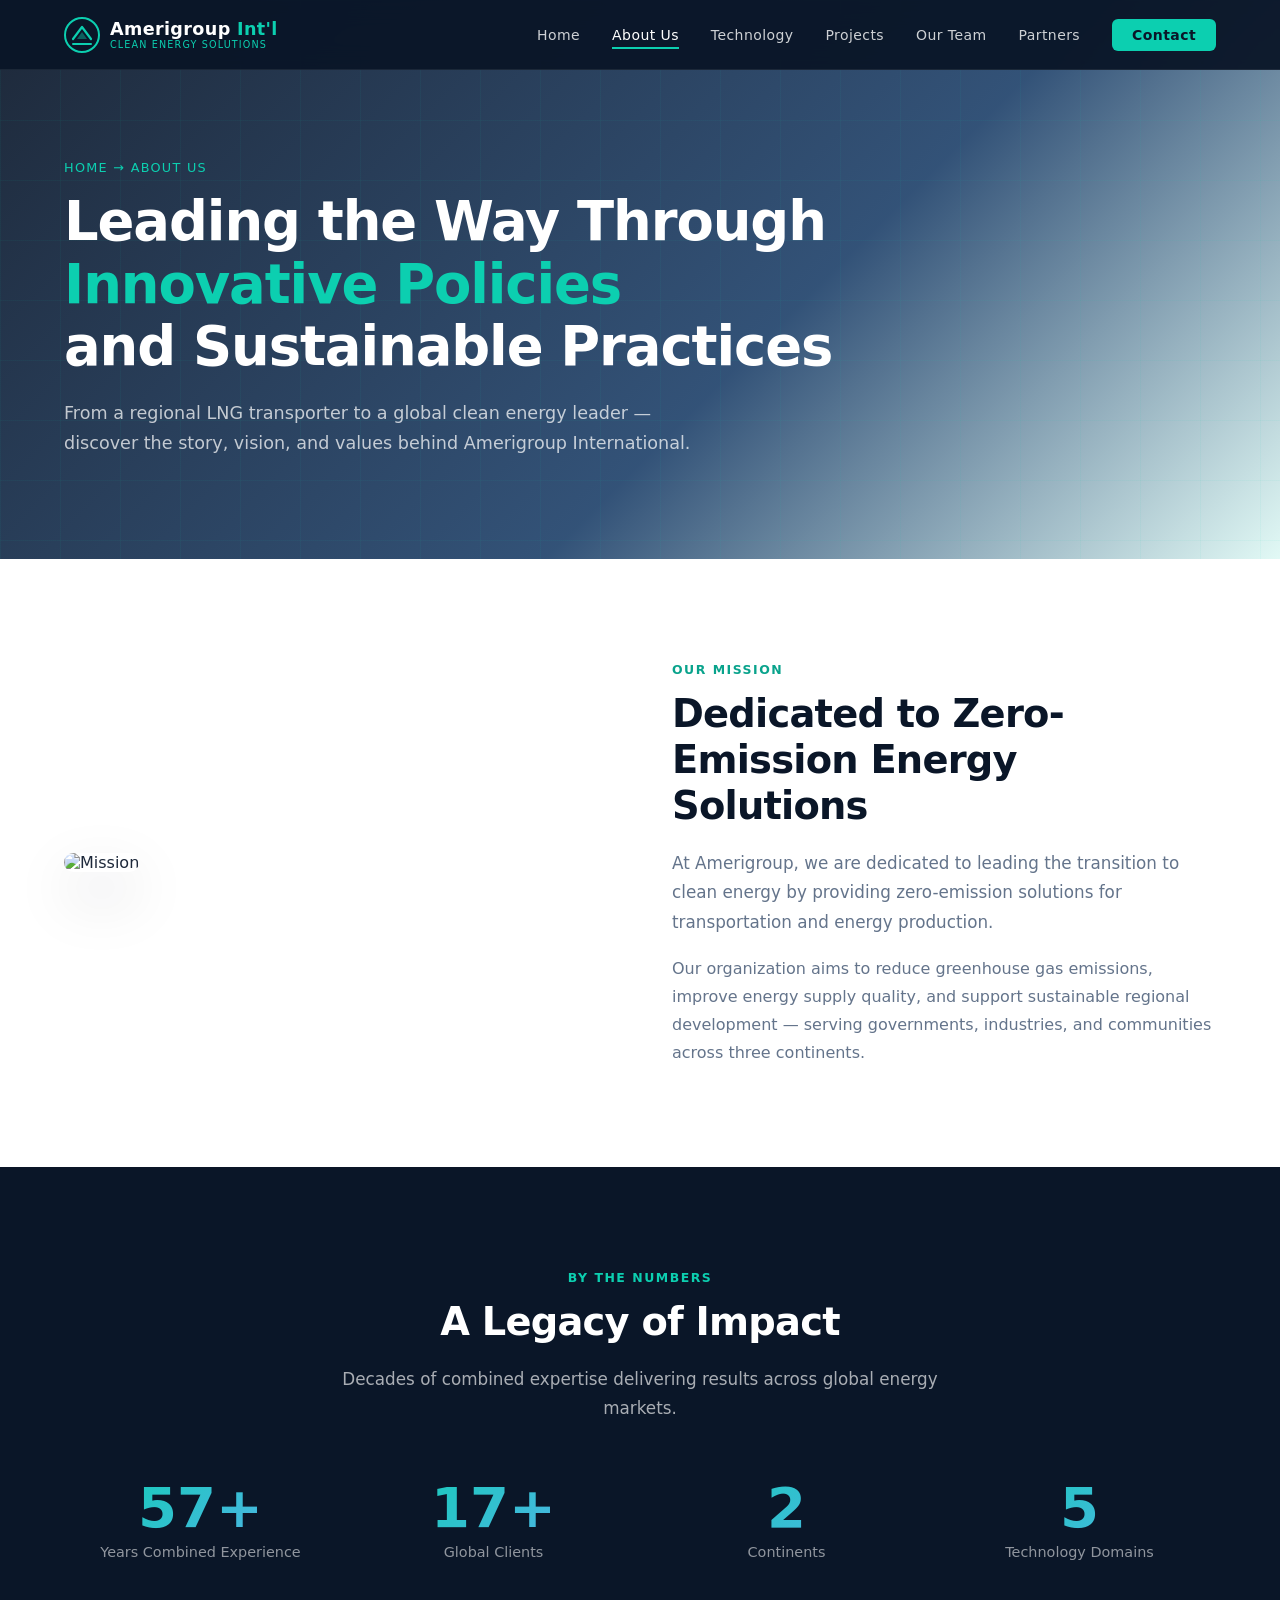
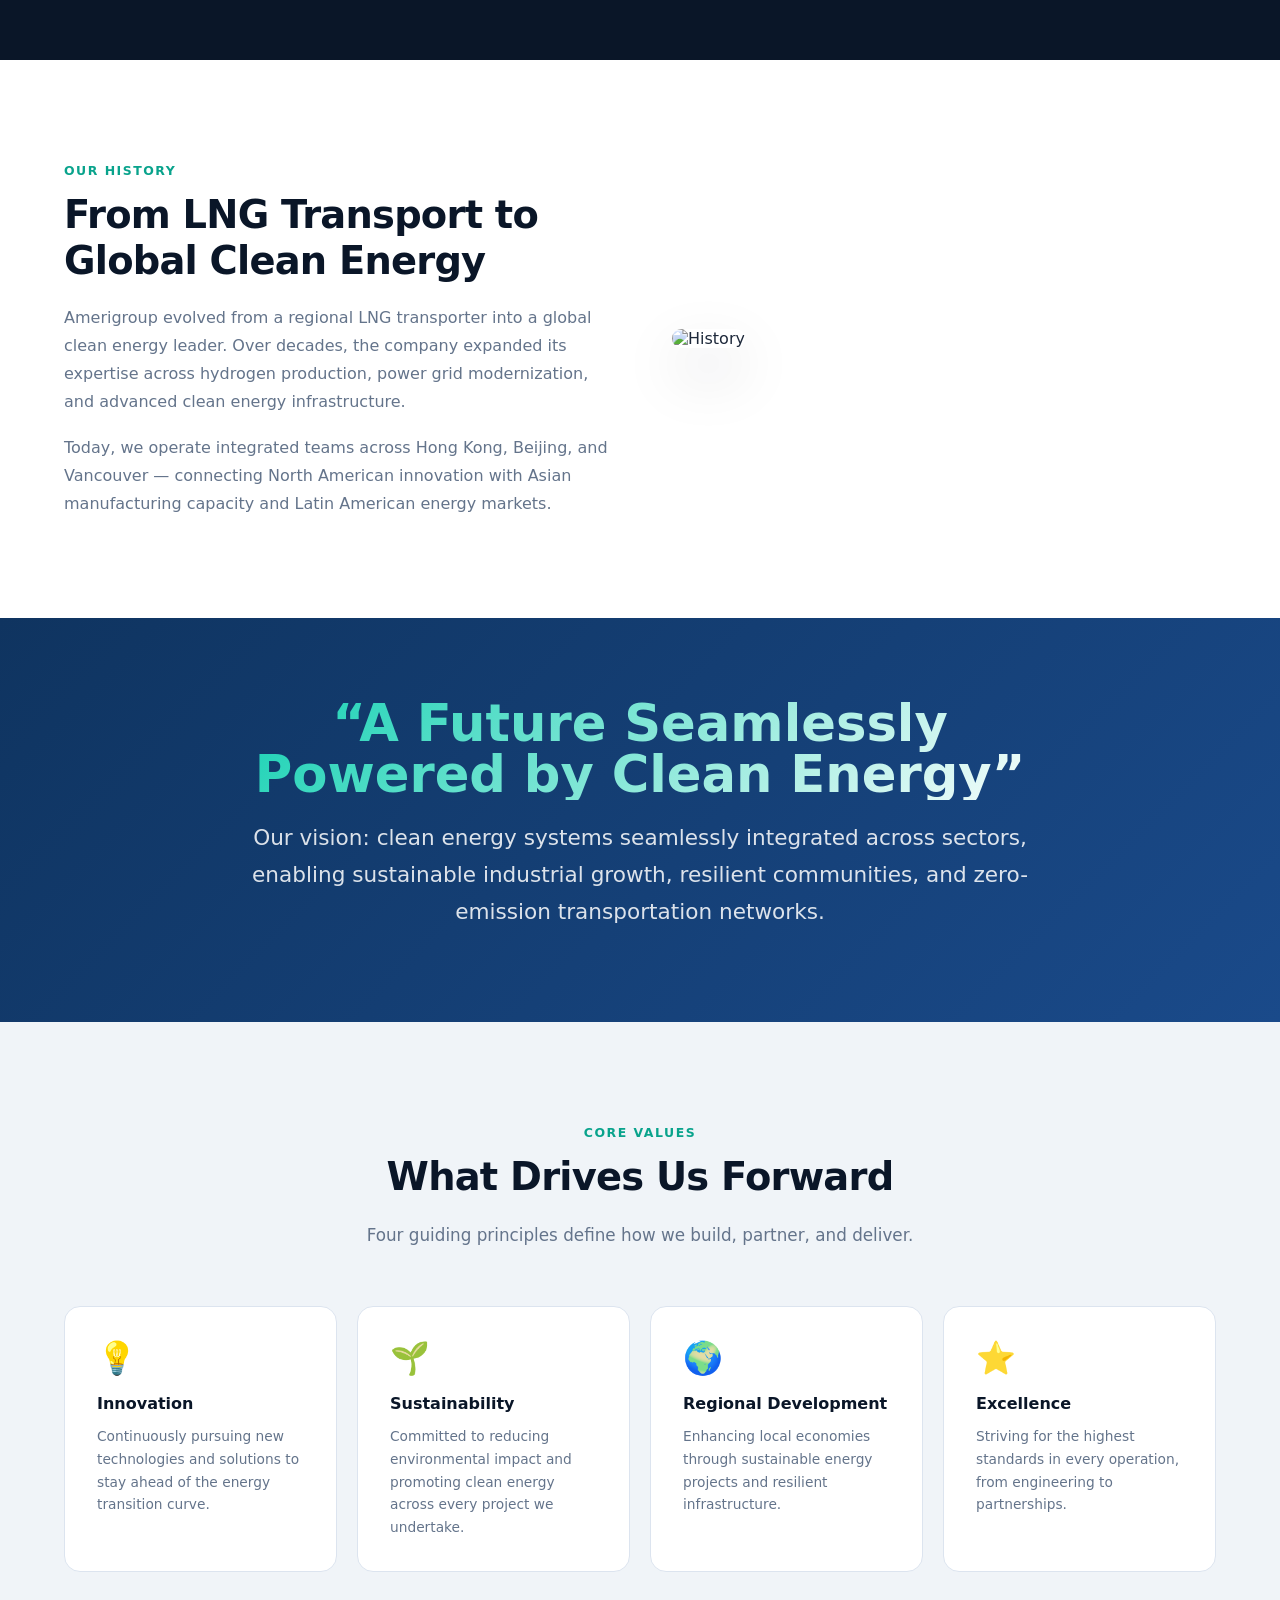
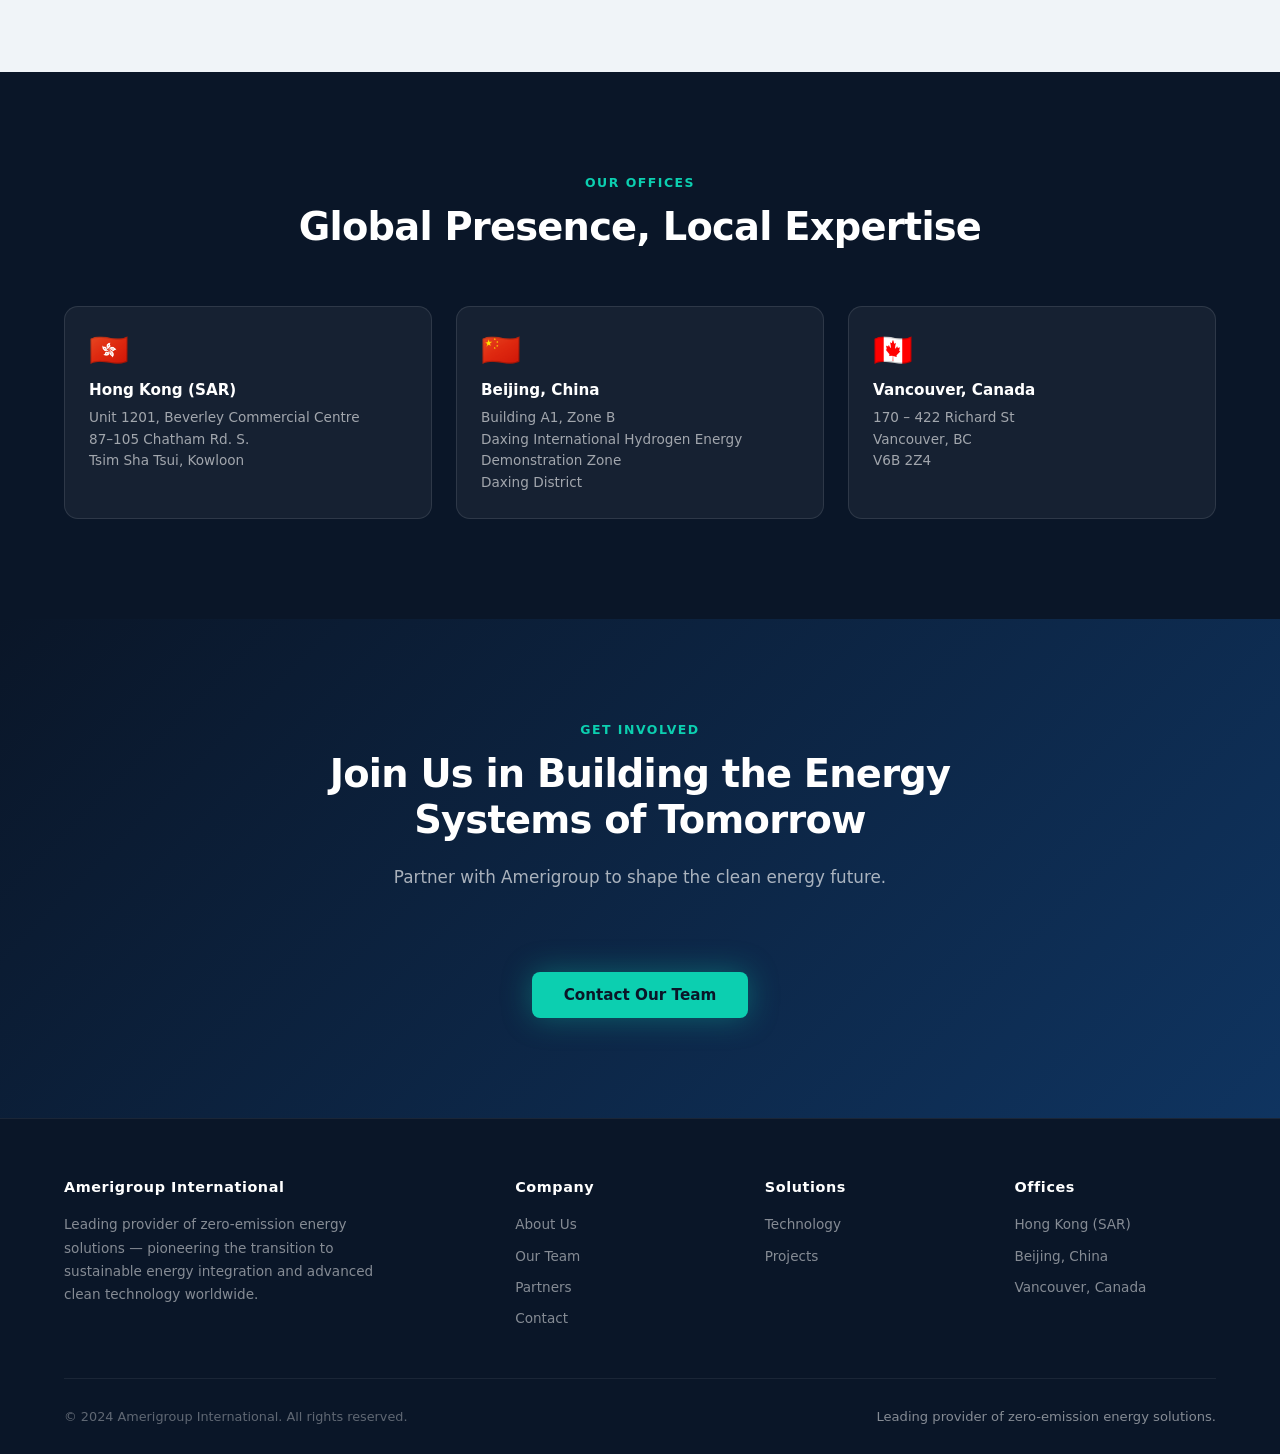
==== about.html @ d1bc4412 "add all site files" ====
<!DOCTYPE html>
<html lang="en">
<head>
<meta charset="UTF-8"/><meta name="viewport" content="width=device-width, initial-scale=1.0"/>
<title>About Us – Amerigroup International</title>
<link rel="stylesheet" href="styles.css"/>
</head>
<body>
<div id="progress-bar"></div>

<nav id="navbar">
  <a href="index.html" class="nav-logo">
    <svg viewBox="0 0 36 36" fill="none"><circle cx="18" cy="18" r="17" stroke="#0ccfb0" stroke-width="2"/><path d="M9 22 L18 10 L27 22" stroke="#0ccfb0" stroke-width="2.2" stroke-linecap="round" stroke-linejoin="round"/><path d="M13 22 L18 15 L23 22" fill="#0ccfb0" opacity="0.4"/><line x1="9" y1="27" x2="27" y2="27" stroke="#0ccfb0" stroke-width="2" stroke-linecap="round"/></svg>
    <div><span>Amerigroup<b style="color:var(--teal)"> Int'l</b></span><small>Clean Energy Solutions</small></div>
  </a>
  <ul class="nav-links" id="navLinks">
    <li><a href="index.html">Home</a></li>
    <li><a href="about.html" class="active">About Us</a></li>
    <li><a href="technology.html">Technology</a></li>
    <li><a href="projects.html">Projects</a></li>
    <li><a href="team.html">Our Team</a></li>
    <li><a href="partners.html">Partners</a></li>
    <li><a href="index.html#contact" class="nav-cta">Contact</a></li>
  </ul>
  <div class="hamburger" onclick="toggleMenu()"><span></span><span></span><span></span></div>
</nav>

<header class="page-hero">
  <div class="breadcrumb">Home → About Us</div>
  <h1>Leading the Way Through <span class="accent">Innovative Policies</span><br>and Sustainable Practices</h1>
  <p class="lead">From a regional LNG transporter to a global clean energy leader — discover the story, vision, and values behind Amerigroup International.</p>
</header>

<section>
  <div class="grid-2" style="gap:64px;align-items:center">
    <div class="reveal">
      <img src="https://images.unsplash.com/photo-1497366216548-37526070297c?w=900&auto=format&fit=crop&q=80" alt="Mission" style="width:100%;border-radius:20px;box-shadow:0 25px 60px rgba(10,22,40,0.15)"/>
    </div>
    <div class="reveal">
      <span class="section-label">Our Mission</span>
      <h2 class="section-title">Dedicated to Zero-Emission Energy Solutions</h2>
      <p style="font-size:1.05rem;color:var(--gray-600);line-height:1.75;margin-bottom:18px">At Amerigroup, we are dedicated to leading the transition to clean energy by providing zero-emission solutions for transportation and energy production.</p>
      <p style="font-size:1rem;color:var(--gray-600);line-height:1.75">Our organization aims to reduce greenhouse gas emissions, improve energy supply quality, and support sustainable regional development — serving governments, industries, and communities across three continents.</p>
    </div>
  </div>
</section>

<section class="dark-section stats-row">
  <div class="centered reveal">
    <span class="section-label" style="color:var(--teal)">By the Numbers</span>
    <h2 class="section-title">A Legacy of Impact</h2>
    <p class="section-sub">Decades of combined expertise delivering results across global energy markets.</p>
  </div>
  <div class="grid-4" style="margin-top:56px;text-align:center">
    <div class="reveal"><div class="hero-stat-num" data-target="100" data-suffix="+" style="font-size:3.5rem">0+</div><div style="color:rgba(255,255,255,0.55);font-size:0.9rem;margin-top:8px">Years Combined Experience</div></div>
    <div class="reveal"><div class="hero-stat-num" data-target="30" data-suffix="+" style="font-size:3.5rem">0+</div><div style="color:rgba(255,255,255,0.55);font-size:0.9rem;margin-top:8px">Global Clients</div></div>
    <div class="reveal"><div class="hero-stat-num" data-target="3" data-suffix="" style="font-size:3.5rem">0</div><div style="color:rgba(255,255,255,0.55);font-size:0.9rem;margin-top:8px">Continents</div></div>
    <div class="reveal"><div class="hero-stat-num" data-target="8" data-suffix="" style="font-size:3.5rem">0</div><div style="color:rgba(255,255,255,0.55);font-size:0.9rem;margin-top:8px">Technology Domains</div></div>
  </div>
</section>

<section>
  <div class="grid-2" style="gap:64px;align-items:center">
    <div class="reveal">
      <span class="section-label">Our History</span>
      <h2 class="section-title">From LNG Transport to Global Clean Energy</h2>
      <p style="font-size:1rem;color:var(--gray-600);line-height:1.75;margin-bottom:18px">Amerigroup evolved from a regional LNG transporter into a global clean energy leader. Over decades, the company expanded its expertise across hydrogen production, power grid modernization, and advanced clean energy infrastructure.</p>
      <p style="font-size:1rem;color:var(--gray-600);line-height:1.75">Today, we operate integrated teams across Hong Kong, Beijing, and Vancouver — connecting North American innovation with Asian manufacturing capacity and Latin American energy markets.</p>
    </div>
    <div class="reveal">
      <img src="https://images.unsplash.com/photo-1518709268805-4e9042af2176?w=900&auto=format&fit=crop&q=80" alt="History" style="width:100%;border-radius:20px;box-shadow:0 25px 60px rgba(10,22,40,0.15)"/>
    </div>
  </div>
</section>

<div class="climate-band">
  <div class="climate-inner reveal">
    <div class="climate-stat-big" style="font-size:clamp(2rem,4vw,3.5rem)">“A Future Seamlessly Powered by Clean Energy”</div>
    <p class="climate-tagline" style="margin-top:20px">Our vision: clean energy systems seamlessly integrated across sectors, enabling sustainable industrial growth, resilient communities, and zero-emission transportation networks.</p>
  </div>
</div>

<section style="background:var(--gray-100)">
  <div class="centered reveal">
    <span class="section-label">Core Values</span>
    <h2 class="section-title">What Drives Us Forward</h2>
    <p class="section-sub">Four guiding principles define how we build, partner, and deliver.</p>
  </div>
  <div class="grid-4" style="margin-top:56px">
    <div class="card reveal"><div class="icon">💡</div><h3>Innovation</h3><p>Continuously pursuing new technologies and solutions to stay ahead of the energy transition curve.</p></div>
    <div class="card reveal"><div class="icon">🌱</div><h3>Sustainability</h3><p>Committed to reducing environmental impact and promoting clean energy across every project we undertake.</p></div>
    <div class="card reveal"><div class="icon">🌍</div><h3>Regional Development</h3><p>Enhancing local economies through sustainable energy projects and resilient infrastructure.</p></div>
    <div class="card reveal"><div class="icon">⭐</div><h3>Excellence</h3><p>Striving for the highest standards in every operation, from engineering to partnerships.</p></div>
  </div>
</section>

<section class="dark-section">
  <div class="centered reveal">
    <span class="section-label" style="color:var(--teal)">Our Offices</span>
    <h2 class="section-title">Global Presence, Local Expertise</h2>
  </div>
  <div class="grid-3" style="margin-top:56px">
    <div class="dark-card reveal"><div style="font-size:2rem;margin-bottom:12px">🇭🇰</div><h4>Hong Kong (SAR)</h4><p>Unit 1201, Beverley Commercial Centre<br>87–105 Chatham Rd. S.<br>Tsim Sha Tsui, Kowloon</p></div>
    <div class="dark-card reveal"><div style="font-size:2rem;margin-bottom:12px">🇨🇳</div><h4>Beijing, China</h4><p>Building A1, Zone B<br>Daxing International Hydrogen Energy Demonstration Zone<br>Daxing District</p></div>
    <div class="dark-card reveal"><div style="font-size:2rem;margin-bottom:12px">🇨🇦</div><h4>Vancouver, Canada</h4><p>170 – 422 Richard St<br>Vancouver, BC<br>V6B 2Z4</p></div>
  </div>
</section>

<section class="contact-section">
  <div class="contact-inner reveal">
    <span class="section-label" style="color:var(--teal)">Get Involved</span>
    <h2 class="section-title">Join Us in Building the Energy Systems of Tomorrow</h2>
    <p class="section-sub">Partner with Amerigroup to shape the clean energy future.</p>
    <a href="index.html#contact" class="btn-primary" style="margin-top:32px">Contact Our Team</a>
  </div>
</section>

<footer>
  <div class="footer-top">
    <div class="footer-col"><h5>Amerigroup International</h5><p style="max-width:320px">Leading provider of zero-emission energy solutions — pioneering the transition to sustainable energy integration and advanced clean technology worldwide.</p></div>
    <div class="footer-col"><h5>Company</h5><a href="about.html">About Us</a><a href="team.html">Our Team</a><a href="partners.html">Partners</a><a href="index.html#contact">Contact</a></div>
    <div class="footer-col"><h5>Solutions</h5><a href="technology.html">Technology</a><a href="projects.html">Projects</a></div>
    <div class="footer-col"><h5>Offices</h5><a>Hong Kong (SAR)</a><a>Beijing, China</a><a>Vancouver, Canada</a></div>
  </div>
  <div class="footer-bottom"><div class="foot-copy">© 2024 Amerigroup International. All rights reserved.</div><div class="foot-tag">Leading provider of zero-emission energy solutions.</div></div>
</footer>

<script src="shared.js"></script>
</body>
</html>
---- styles.css ----
*, *::before, *::after { box-sizing: border-box; margin: 0; padding: 0; }

:root {
  --blue-900: #0a1628;
  --blue-800: #0d2040;
  --blue-700: #0f3460;
  --blue-600: #1a4a8a;
  --blue-500: #1e6ab4;
  --blue-400: #2d8fdd;
  --blue-300: #5ab0f0;
  --teal:     #0ccfb0;
  --teal-dark:#09a38c;
  --white:    #ffffff;
  --gray-100: #f0f4f8;
  --gray-200: #dce4ef;
  --gray-600: #64748b;
  --gray-800: #1e293b;
  --font: 'Segoe UI', system-ui, -apple-system, sans-serif;
}

html { scroll-behavior: smooth; }
body { font-family: var(--font); color: var(--gray-800); background: var(--white); overflow-x: hidden; }

/* ── NAV ─────────────────────────────────────────── */
nav {
  position: fixed; top: 0; left: 0; right: 0; z-index: 1000;
  display: flex; align-items: center; justify-content: space-between;
  padding: 0 5%; height: 70px;
  background: rgba(10, 22, 40, 0.95);
  backdrop-filter: blur(12px);
  -webkit-backdrop-filter: blur(12px);
  border-bottom: 1px solid rgba(255,255,255,0.07);
  transition: background 0.3s;
}
nav.scrolled { background: rgba(10, 22, 40, 0.99); }

.nav-logo { display: flex; align-items: center; gap: 10px; text-decoration: none; color: var(--white); }
.nav-logo svg { width: 36px; height: 36px; }
.nav-logo span { font-size: 1.1rem; font-weight: 700; letter-spacing: 0.02em; }
.nav-logo small { display: block; font-size: 0.6rem; font-weight: 400; color: var(--teal); letter-spacing: 0.12em; text-transform: uppercase; }

.nav-links { display: flex; gap: 32px; list-style: none; align-items: center; }
.nav-links a {
  color: rgba(255,255,255,0.8); text-decoration: none;
  font-size: 0.875rem; font-weight: 500; letter-spacing: 0.03em;
  transition: color 0.2s; position: relative;
}
.nav-links a::after {
  content: ''; position: absolute; bottom: -6px; left: 0; right: 0;
  height: 2px; background: var(--teal);
  transform: scaleX(0); transition: transform 0.25s;
}
.nav-links a:hover, .nav-links a.active { color: var(--white); }
.nav-links a:hover::after, .nav-links a.active::after { transform: scaleX(1); }

.nav-cta { background: var(--teal); color: var(--blue-900) !important; padding: 8px 20px; border-radius: 6px; font-weight: 700 !important; }
.nav-cta::after { display: none !important; }
.nav-cta:hover { background: #0ae8ca !important; }

.hamburger { display: none; flex-direction: column; gap: 5px; cursor: pointer; }
.hamburger span { display: block; width: 24px; height: 2px; background: white; transition: 0.3s; }

/* ── BUTTONS ──────────────────────────────────────── */
.btn-primary {
  display: inline-flex; align-items: center; gap: 10px;
  background: var(--teal); color: var(--blue-900);
  padding: 14px 32px; border-radius: 8px;
  font-weight: 700; font-size: 0.95rem; text-decoration: none;
  transition: transform 0.2s, box-shadow 0.2s, background 0.2s;
  box-shadow: 0 0 30px rgba(12,207,176,0.35); border: none; cursor: pointer;
}
.btn-primary:hover { transform: translateY(-2px); box-shadow: 0 8px 40px rgba(12,207,176,0.5); background: #0ae8ca; }

.btn-outline {
  display: inline-flex; align-items: center; gap: 10px;
  border: 1.5px solid rgba(255,255,255,0.35); color: var(--white);
  padding: 14px 32px; border-radius: 8px;
  font-weight: 600; font-size: 0.95rem; text-decoration: none;
  transition: border-color 0.2s, background 0.2s;
}
.btn-outline:hover { border-color: var(--teal); background: rgba(12,207,176,0.1); }

/* ── PAGE HERO (inner pages) ──────────────────────── */
.page-hero {
  padding: 160px 5% 100px;
  background: linear-gradient(135deg, rgba(10,22,40,0.92) 0%, rgba(15,52,96,0.85) 60%, rgba(12,207,176,0.12) 100%),
              url('https://images.unsplash.com/photo-1466611653911-95081537e5b7?w=1800&auto=format&fit=crop&q=80') center/cover no-repeat;
  color: var(--white); position: relative;
}
.page-hero::after {
  content: ''; position: absolute; inset: 0;
  background-image: linear-gradient(rgba(12,207,176,0.05) 1px, transparent 1px),
                    linear-gradient(90deg, rgba(12,207,176,0.05) 1px, transparent 1px);
  background-size: 60px 60px; pointer-events: none;
}
.page-hero > * { position: relative; z-index: 1; }
.breadcrumb { font-size: 0.8rem; color: var(--teal); letter-spacing: 0.1em; text-transform: uppercase; margin-bottom: 16px; }
.page-hero h1 {
  font-size: clamp(2rem, 4.5vw, 3.4rem);
  font-weight: 800; line-height: 1.15; letter-spacing: -0.02em;
  max-width: 900px; margin-bottom: 20px;
}
.page-hero h1 .accent { color: var(--teal); }
.page-hero p.lead { font-size: 1.1rem; color: rgba(255,255,255,0.72); line-height: 1.7; max-width: 640px; }

/* ── SECTION HELPERS ─────────────────────────────── */
section { padding: 100px 5%; }
.section-label { display: inline-block; color: var(--teal-dark); font-size: 0.78rem; font-weight: 700; letter-spacing: 0.12em; text-transform: uppercase; margin-bottom: 14px; }
.section-title { font-size: clamp(1.7rem, 3vw, 2.6rem); font-weight: 800; line-height: 1.2; letter-spacing: -0.02em; color: var(--blue-900); margin-bottom: 20px; }
.section-sub { font-size: 1.05rem; color: var(--gray-600); line-height: 1.75; max-width: 640px; }
.centered { text-align: center; }
.centered .section-sub { margin: 0 auto; }

/* Dark variants */
.dark-section { background: var(--blue-900); color: var(--white); }
.dark-section .section-title { color: var(--white); }
.dark-section .section-sub { color: rgba(255,255,255,0.65); }

/* ── HOME HERO ───────────────────────────────────── */
#hero {
  min-height: 100vh; display: flex; align-items: center;
  background: linear-gradient(135deg, rgba(10,22,40,0.92) 0%, rgba(15,52,96,0.85) 60%, rgba(12,207,176,0.12) 100%),
              url('https://images.unsplash.com/photo-1466611653911-95081537e5b7?w=1800&auto=format&fit=crop&q=80') center/cover no-repeat;
  padding: 120px 5% 80px; position: relative; overflow: hidden;
}
.hero-grid-overlay {
  position: absolute; inset: 0;
  background-image: linear-gradient(rgba(12,207,176,0.06) 1px, transparent 1px),
                    linear-gradient(90deg, rgba(12,207,176,0.06) 1px, transparent 1px);
  background-size: 60px 60px;
}
.hero-content { position: relative; z-index: 1; max-width: 820px; }
.hero-badge {
  display: inline-flex; align-items: center; gap: 8px;
  background: rgba(12,207,176,0.15); border: 1px solid rgba(12,207,176,0.4);
  color: var(--teal); padding: 6px 16px; border-radius: 100px;
  font-size: 0.78rem; font-weight: 600; letter-spacing: 0.08em;
  text-transform: uppercase; margin-bottom: 28px;
}
.hero-badge::before { content: ''; width: 8px; height: 8px; border-radius: 50%; background: var(--teal); animation: pulse 2s infinite; }
@keyframes pulse { 0%,100%{opacity:1} 50%{opacity:0.3} }
.hero-title { font-size: clamp(2rem, 4.5vw, 3.6rem); font-weight: 800; line-height: 1.15; color: var(--white); margin-bottom: 24px; letter-spacing: -0.02em; }
.hero-title .accent { color: var(--teal); }
.hero-sub { font-size: clamp(1rem, 1.6vw, 1.2rem); color: rgba(255,255,255,0.72); line-height: 1.7; max-width: 620px; margin-bottom: 44px; }
.hero-actions { display: flex; gap: 16px; flex-wrap: wrap; }
.hero-stats { display: flex; gap: 48px; margin-top: 64px; flex-wrap: wrap; }
.hero-stat-num {
  font-size: 2.4rem; font-weight: 800; line-height: 1;
  background: linear-gradient(135deg, var(--teal), var(--blue-300));
  -webkit-background-clip: text; -webkit-text-fill-color: transparent; background-clip: text;
}
.hero-stat-label { color: rgba(255,255,255,0.55); font-size: 0.8rem; margin-top: 4px; }
.scroll-hint { position: absolute; bottom: 36px; left: 50%; transform: translateX(-50%); display: flex; flex-direction: column; align-items: center; gap: 8px; color: rgba(255,255,255,0.4); font-size: 0.72rem; letter-spacing: 0.12em; text-transform: uppercase; }
.scroll-hint svg { animation: bounce 2s infinite; }
@keyframes bounce { 0%,100%{transform:translateY(0)} 50%{transform:translateY(6px)} }

/* ── CARD GRIDS ──────────────────────────────────── */
.grid-2 { display: grid; grid-template-columns: 1fr 1fr; gap: 48px; }
.grid-3 { display: grid; grid-template-columns: repeat(auto-fit, minmax(280px, 1fr)); gap: 24px; }
.grid-4 { display: grid; grid-template-columns: repeat(auto-fit, minmax(240px, 1fr)); gap: 20px; }

.card {
  background: var(--white); border: 1px solid var(--gray-200);
  border-radius: 16px; padding: 32px;
  transition: transform 0.25s, box-shadow 0.25s, border-color 0.25s;
  position: relative; overflow: hidden;
}
.card::before {
  content: ''; position: absolute; top: 0; left: 0; right: 0; height: 3px;
  background: linear-gradient(90deg, var(--teal), var(--blue-400));
  transform: scaleX(0); transition: transform 0.3s;
}
.card:hover { transform: translateY(-6px); box-shadow: 0 20px 50px rgba(10,22,40,0.1); border-color: transparent; }
.card:hover::before { transform: scaleX(1); }
.card .icon { font-size: 2rem; margin-bottom: 16px; }
.card h3 { font-size: 1rem; font-weight: 700; color: var(--blue-900); margin-bottom: 10px; line-height: 1.4; }
.card p { font-size: 0.86rem; color: var(--gray-600); line-height: 1.65; }

/* ── DARK CARDS ─────────────────────────────────── */
.dark-card {
  background: rgba(255,255,255,0.05);
  border: 1px solid rgba(255,255,255,0.1);
  border-radius: 14px; padding: 24px;
  transition: background 0.25s, border-color 0.25s;
}
.dark-card:hover { background: rgba(12,207,176,0.1); border-color: rgba(12,207,176,0.35); }
.dark-card h4 { font-size: 0.95rem; font-weight: 700; color: var(--white); margin-bottom: 8px; }
.dark-card p { font-size: 0.85rem; color: rgba(255,255,255,0.6); line-height: 1.6; }

/* ── CLIMATE BAND ────────────────────────────────── */
.climate-band {
  background: linear-gradient(135deg, var(--blue-700), var(--blue-600));
  padding: 80px 5%; text-align: center;
}
.climate-inner { max-width: 860px; margin: 0 auto; }
.climate-stat-big {
  font-size: clamp(3rem, 7vw, 6rem); font-weight: 900; line-height: 1;
  background: linear-gradient(135deg, var(--teal), #fff);
  -webkit-background-clip: text; -webkit-text-fill-color: transparent; background-clip: text;
  margin-bottom: 16px;
}
.climate-tagline { font-size: clamp(1rem, 2vw, 1.35rem); color: rgba(255,255,255,0.85); line-height: 1.7; margin-bottom: 12px; }
.climate-sub { font-size: 0.95rem; color: rgba(255,255,255,0.55); }
.climate-note { display: inline-block; margin-top: 20px; background: rgba(255,255,255,0.1); border-radius: 8px; padding: 12px 20px; font-size: 0.85rem; color: rgba(255,255,255,0.65); max-width: 600px; }

/* ── PILLARS ─────────────────────────────────────── */
.pillar { display: flex; gap: 18px; margin-bottom: 32px; }
.pillar-num { flex-shrink: 0; width: 40px; height: 40px; border-radius: 50%; background: var(--teal); color: var(--blue-900); font-weight: 800; font-size: 0.9rem; display: flex; align-items: center; justify-content: center; }
.pillar-body h4 { font-size: 0.95rem; font-weight: 700; color: var(--blue-900); margin-bottom: 6px; }
.pillar-body p { font-size: 0.88rem; color: var(--gray-600); line-height: 1.65; }

/* ── STRATEGY NUMBER LIST ────────────────────────── */
.strat-items { display: flex; flex-direction: column; }
.strat-item { display: flex; gap: 24px; padding: 28px 0; border-bottom: 1px solid rgba(255,255,255,0.08); }
.strat-item:last-child { border-bottom: none; }
.strat-num { flex-shrink: 0; font-size: 2.5rem; font-weight: 900; line-height: 1; background: linear-gradient(135deg, var(--teal), transparent); -webkit-background-clip: text; -webkit-text-fill-color: transparent; background-clip: text; }
.strat-body h4 { font-size: 1rem; font-weight: 700; color: var(--white); margin-bottom: 6px; }
.strat-body p { font-size: 0.88rem; color: rgba(255,255,255,0.55); line-height: 1.65; }

/* ── TECHNOLOGY PAGE ─────────────────────────────── */
.tech-row {
  display: grid; grid-template-columns: 1fr 1fr; gap: 64px;
  align-items: center; margin-bottom: 100px;
}
.tech-row:nth-child(even) .tech-image { order: -1; }
.tech-image { border-radius: 20px; overflow: hidden; aspect-ratio: 4/3; box-shadow: 0 25px 60px rgba(10,22,40,0.15); }
.tech-image img { width: 100%; height: 100%; object-fit: cover; transition: transform 0.6s; }
.tech-row:hover .tech-image img { transform: scale(1.05); }
.tech-text h2 { font-size: clamp(1.5rem, 2.5vw, 2.1rem); font-weight: 800; color: var(--blue-900); margin-bottom: 18px; line-height: 1.25; }
.tech-text p  { font-size: 1rem; color: var(--gray-600); line-height: 1.75; margin-bottom: 16px; }
.tech-text .section-label { margin-bottom: 10px; }
.tech-features { list-style: none; padding: 0; margin-top: 20px; }
.tech-features li { padding: 8px 0 8px 28px; position: relative; font-size: 0.92rem; color: var(--gray-800); }
.tech-features li::before { content: '✓'; position: absolute; left: 0; top: 8px; width: 20px; height: 20px; background: var(--teal); color: var(--blue-900); border-radius: 50%; display: flex; align-items: center; justify-content: center; font-size: 0.75rem; font-weight: 800; }

/* ── PROJECTS PAGE ───────────────────────────────── */
.project-filter { display: flex; justify-content: center; gap: 12px; flex-wrap: wrap; margin-bottom: 48px; }
.project-filter button {
  background: var(--white); border: 1px solid var(--gray-200);
  padding: 10px 22px; border-radius: 100px;
  font-size: 0.85rem; font-weight: 600; color: var(--gray-600);
  cursor: pointer; transition: all 0.2s;
}
.project-filter button:hover, .project-filter button.active { background: var(--blue-900); color: var(--white); border-color: var(--blue-900); }

.proj-grid { display: grid; grid-template-columns: repeat(auto-fit, minmax(340px, 1fr)); gap: 28px; }
.proj-card {
  position: relative; border-radius: 18px; overflow: hidden;
  background: var(--white); border: 1px solid var(--gray-200);
  transition: transform 0.3s, box-shadow 0.3s;
}
.proj-card:hover { transform: translateY(-8px); box-shadow: 0 25px 60px rgba(10,22,40,0.15); }
.proj-image { aspect-ratio: 16/10; overflow: hidden; position: relative; }
.proj-image img { width: 100%; height: 100%; object-fit: cover; transition: transform 0.5s; }
.proj-card:hover .proj-image img { transform: scale(1.08); }
.proj-tag { position: absolute; top: 16px; left: 16px; background: var(--teal); color: var(--blue-900); padding: 6px 14px; border-radius: 100px; font-size: 0.72rem; font-weight: 700; letter-spacing: 0.05em; text-transform: uppercase; }
.proj-body { padding: 28px; }
.proj-location { font-size: 0.78rem; font-weight: 600; color: var(--teal-dark); letter-spacing: 0.08em; text-transform: uppercase; margin-bottom: 8px; }
.proj-title { font-size: 1.15rem; font-weight: 800; color: var(--blue-900); margin-bottom: 12px; line-height: 1.35; }
.proj-desc { font-size: 0.88rem; color: var(--gray-600); line-height: 1.65; margin-bottom: 18px; }
.proj-meta { display: flex; gap: 20px; padding-top: 18px; border-top: 1px solid var(--gray-200); font-size: 0.78rem; color: var(--gray-600); }
.proj-meta b { color: var(--blue-900); font-weight: 700; }

/* ── TEAM PAGE ───────────────────────────────────── */
.team-grid { display: grid; grid-template-columns: repeat(auto-fit, minmax(280px, 1fr)); gap: 32px; }
.team-card {
  background: var(--white); border-radius: 20px; overflow: hidden;
  border: 1px solid var(--gray-200); transition: transform 0.3s, box-shadow 0.3s;
}
.team-card:hover { transform: translateY(-6px); box-shadow: 0 20px 50px rgba(10,22,40,0.12); }
.team-photo { aspect-ratio: 1/1.1; overflow: hidden; background: var(--gray-100); position: relative; }
.team-photo img { width: 100%; height: 100%; object-fit: cover; filter: grayscale(10%); transition: filter 0.3s, transform 0.5s; }
.team-card:hover .team-photo img { filter: grayscale(0); transform: scale(1.04); }
.team-social { position: absolute; bottom: 16px; right: 16px; background: rgba(10,22,40,0.8); border-radius: 50%; width: 38px; height: 38px; display: flex; align-items: center; justify-content: center; color: var(--teal); font-size: 1rem; backdrop-filter: blur(8px); }
.team-body { padding: 24px 28px 28px; }
.team-name { font-size: 1.15rem; font-weight: 800; color: var(--blue-900); margin-bottom: 4px; }
.team-role { font-size: 0.8rem; font-weight: 600; color: var(--teal-dark); letter-spacing: 0.04em; margin-bottom: 14px; line-height: 1.4; }
.team-bio { font-size: 0.82rem; color: var(--gray-600); line-height: 1.65; }

/* ── PARTNERS PAGE ───────────────────────────────── */
.partners-grid {
  display: grid; grid-template-columns: repeat(auto-fit, minmax(180px, 1fr));
  gap: 18px;
}
.partner-tile {
  aspect-ratio: 3/2;
  background: var(--white); border: 1px solid var(--gray-200); border-radius: 12px;
  display: flex; align-items: center; justify-content: center;
  padding: 20px; text-align: center;
  font-weight: 700; color: var(--blue-700); font-size: 1rem;
  transition: all 0.25s;
  position: relative; overflow: hidden;
}
.partner-tile::before {
  content: ''; position: absolute; inset: 0;
  background: linear-gradient(135deg, rgba(12,207,176,0.08), rgba(45,143,221,0.08));
  opacity: 0; transition: opacity 0.25s;
}
.partner-tile:hover { transform: translateY(-4px); border-color: var(--teal); box-shadow: 0 12px 30px rgba(10,22,40,0.08); }
.partner-tile:hover::before { opacity: 1; }
.partner-tile span { position: relative; z-index: 1; }

/* ── FEATURE LINKS (home) ────────────────────────── */
.feat-grid { display: grid; grid-template-columns: repeat(3, 1fr); gap: 24px; }
.feat-card { position: relative; border-radius: 18px; overflow: hidden; aspect-ratio: 4/3; cursor: pointer; text-decoration: none; }
.feat-card img { width: 100%; height: 100%; object-fit: cover; transition: transform 0.5s; }
.feat-card:hover img { transform: scale(1.08); }
.feat-overlay { position: absolute; inset: 0; background: linear-gradient(to top, rgba(10,22,40,0.85) 0%, transparent 60%); display: flex; flex-direction: column; justify-content: flex-end; padding: 28px; }
.feat-tag { font-size: 0.72rem; font-weight: 700; letter-spacing: 0.1em; text-transform: uppercase; color: var(--teal); margin-bottom: 6px; }
.feat-title { font-size: 1.2rem; font-weight: 800; color: var(--white); }
.feat-arrow { display: inline-flex; align-items: center; justify-content: center; width: 36px; height: 36px; border-radius: 50%; background: var(--teal); color: var(--blue-900); font-size: 1rem; margin-top: 12px; transition: transform 0.2s; }
.feat-card:hover .feat-arrow { transform: translate(4px, -4px); }

/* ── OFFICES ─────────────────────────────────────── */
.office-card { border: 1px solid var(--gray-200); border-radius: 16px; padding: 36px; transition: box-shadow 0.25s; }
.office-card:hover { box-shadow: 0 12px 40px rgba(10,22,40,0.08); }
.office-flag { font-size: 2rem; margin-bottom: 16px; }
.office-city { font-size: 1.1rem; font-weight: 800; color: var(--blue-900); margin-bottom: 4px; }
.office-country { font-size: 0.78rem; font-weight: 600; color: var(--teal-dark); letter-spacing: 0.08em; text-transform: uppercase; margin-bottom: 16px; }
.office-addr { font-size: 0.88rem; color: var(--gray-600); line-height: 1.7; }

/* ── CONTACT ─────────────────────────────────────── */
.contact-section { background: linear-gradient(135deg, var(--blue-900) 0%, var(--blue-700) 100%); color: var(--white); }
.contact-inner { max-width: 640px; margin: 0 auto; text-align: center; }
.contact-section .section-title { color: var(--white); }
.contact-section .section-sub { color: rgba(255,255,255,0.65); margin: 0 auto 48px; }

.contact-form { display: flex; flex-direction: column; gap: 16px; }
.form-row { display: grid; grid-template-columns: 1fr 1fr; gap: 16px; }
.form-group { display: flex; flex-direction: column; gap: 6px; text-align: left; }
.form-group label { font-size: 0.8rem; font-weight: 600; color: rgba(255,255,255,0.7); letter-spacing: 0.04em; }
.form-group input, .form-group textarea, .form-group select {
  background: rgba(255,255,255,0.08); border: 1px solid rgba(255,255,255,0.18);
  border-radius: 8px; padding: 12px 16px;
  color: var(--white); font-size: 0.95rem; font-family: var(--font);
  outline: none; transition: border-color 0.2s, background 0.2s; width: 100%;
}
.form-group input::placeholder, .form-group textarea::placeholder { color: rgba(255,255,255,0.3); }
.form-group input:focus, .form-group textarea:focus, .form-group select:focus { border-color: var(--teal); background: rgba(12,207,176,0.08); }
.form-group textarea { resize: vertical; min-height: 120px; }
.form-group select option { background: var(--blue-800); }

/* ── FOOTER ──────────────────────────────────────── */
footer {
  background: var(--blue-900); border-top: 1px solid rgba(255,255,255,0.07);
  padding: 60px 5% 30px;
}
.footer-top { display: grid; grid-template-columns: 2fr 1fr 1fr 1fr; gap: 48px; margin-bottom: 40px; }
.footer-col h5 { color: var(--white); font-size: 0.9rem; font-weight: 700; margin-bottom: 18px; letter-spacing: 0.04em; }
.footer-col p, .footer-col a { color: rgba(255,255,255,0.5); font-size: 0.85rem; line-height: 1.7; text-decoration: none; display: block; margin-bottom: 8px; transition: color 0.2s; }
.footer-col a:hover { color: var(--teal); }
.footer-bottom { display: flex; justify-content: space-between; align-items: center; padding-top: 30px; border-top: 1px solid rgba(255,255,255,0.07); flex-wrap: wrap; gap: 16px; }
.footer-bottom .foot-copy { color: rgba(255,255,255,0.35); font-size: 0.8rem; }
.footer-bottom .foot-tag { color: rgba(255,255,255,0.5); font-size: 0.82rem; }

/* ── REVEAL ANIMATIONS ───────────────────────────── */
.reveal { opacity: 0; transform: translateY(30px); transition: opacity 0.7s ease, transform 0.7s ease; }
.reveal.visible { opacity: 1; transform: none; }

/* ── PROGRESS BAR ────────────────────────────────── */
#progress-bar { position: fixed; top: 0; left: 0; height: 3px; z-index: 2000; background: linear-gradient(90deg, var(--teal), var(--blue-300)); width: 0%; transition: width 0.1s linear; }

/* ── RESPONSIVE ──────────────────────────────────── */
@media (max-width: 900px) {
  .grid-2, .footer-top, .feat-grid, .tech-row { grid-template-columns: 1fr !important; gap: 32px; }
  .tech-row:nth-child(even) .tech-image { order: 0; }
  .form-row { grid-template-columns: 1fr; }
  .nav-links { display: none; flex-direction: column; position: absolute; top: 70px; left: 0; right: 0; background: var(--blue-900); padding: 24px 5%; gap: 20px; }
  .nav-links.open { display: flex; }
  .hamburger { display: flex; }
  .hero-stats { gap: 28px; }
  section { padding: 70px 5%; }
}
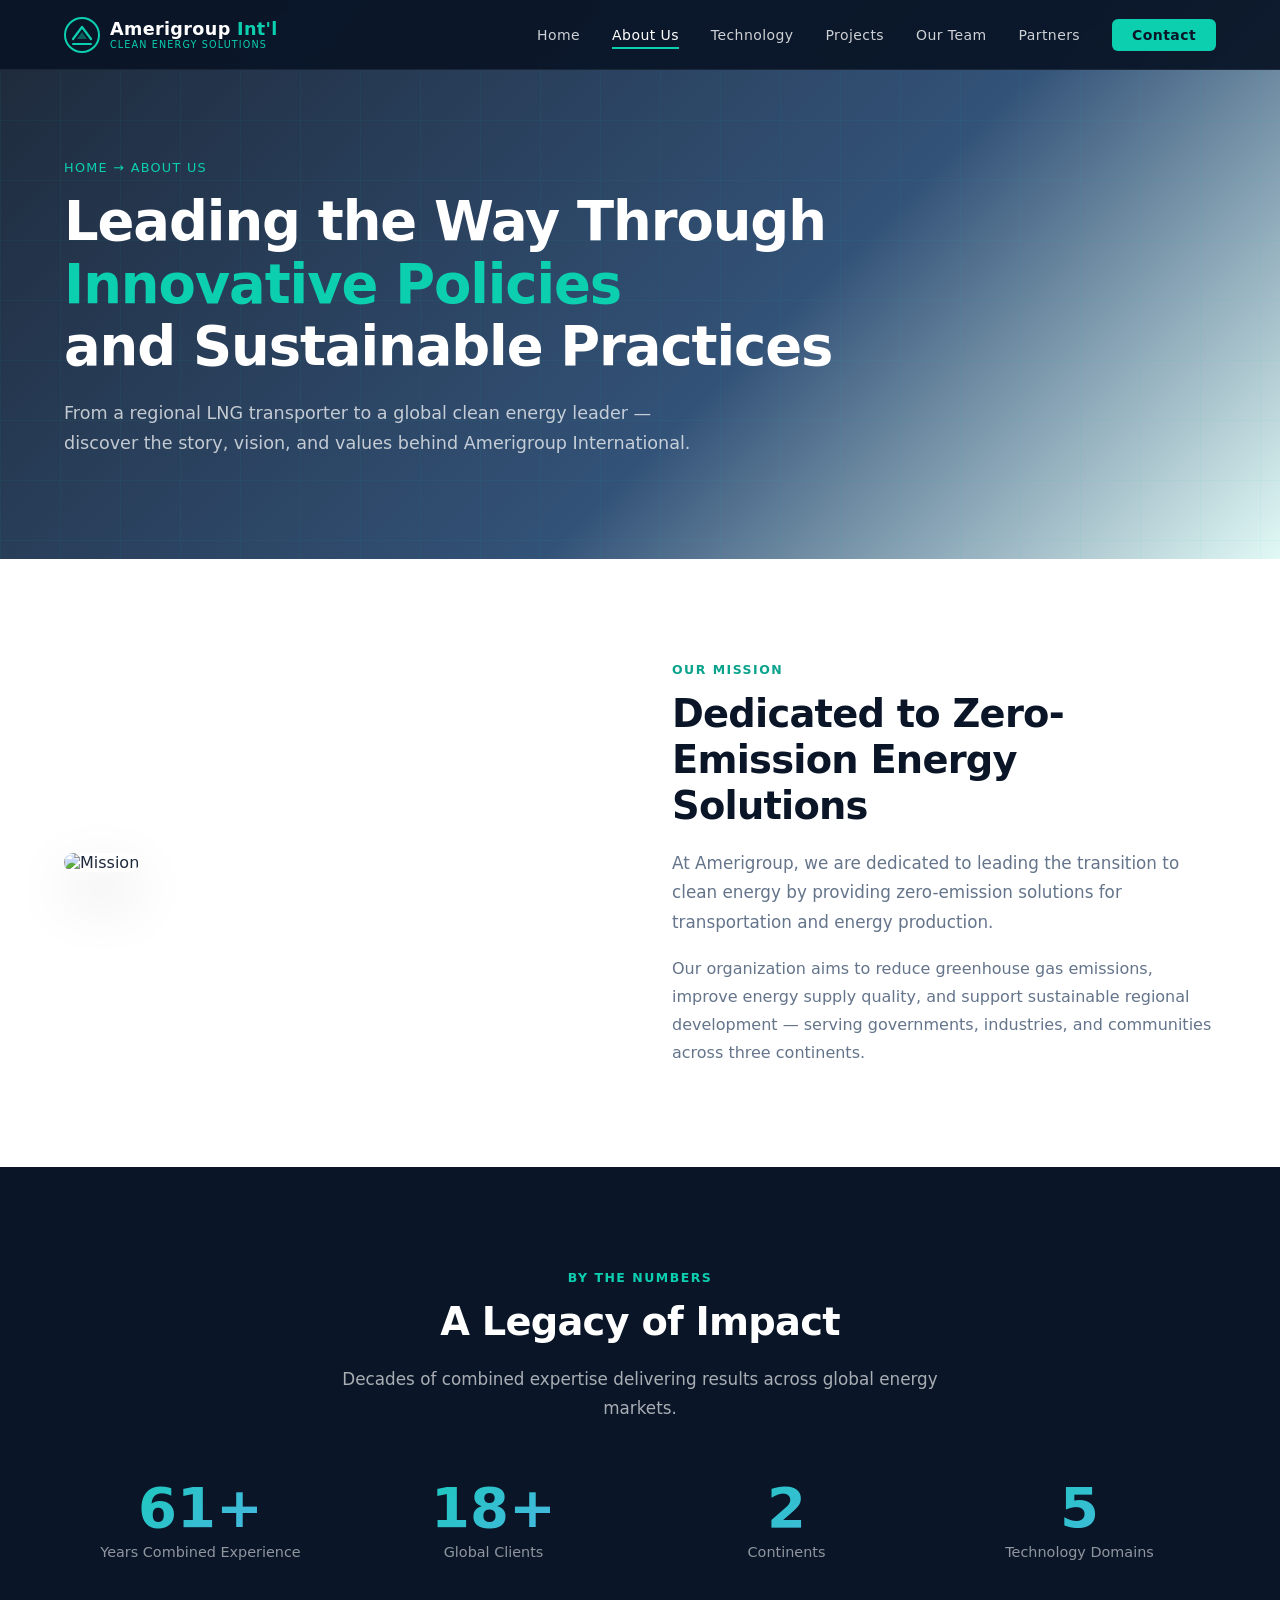
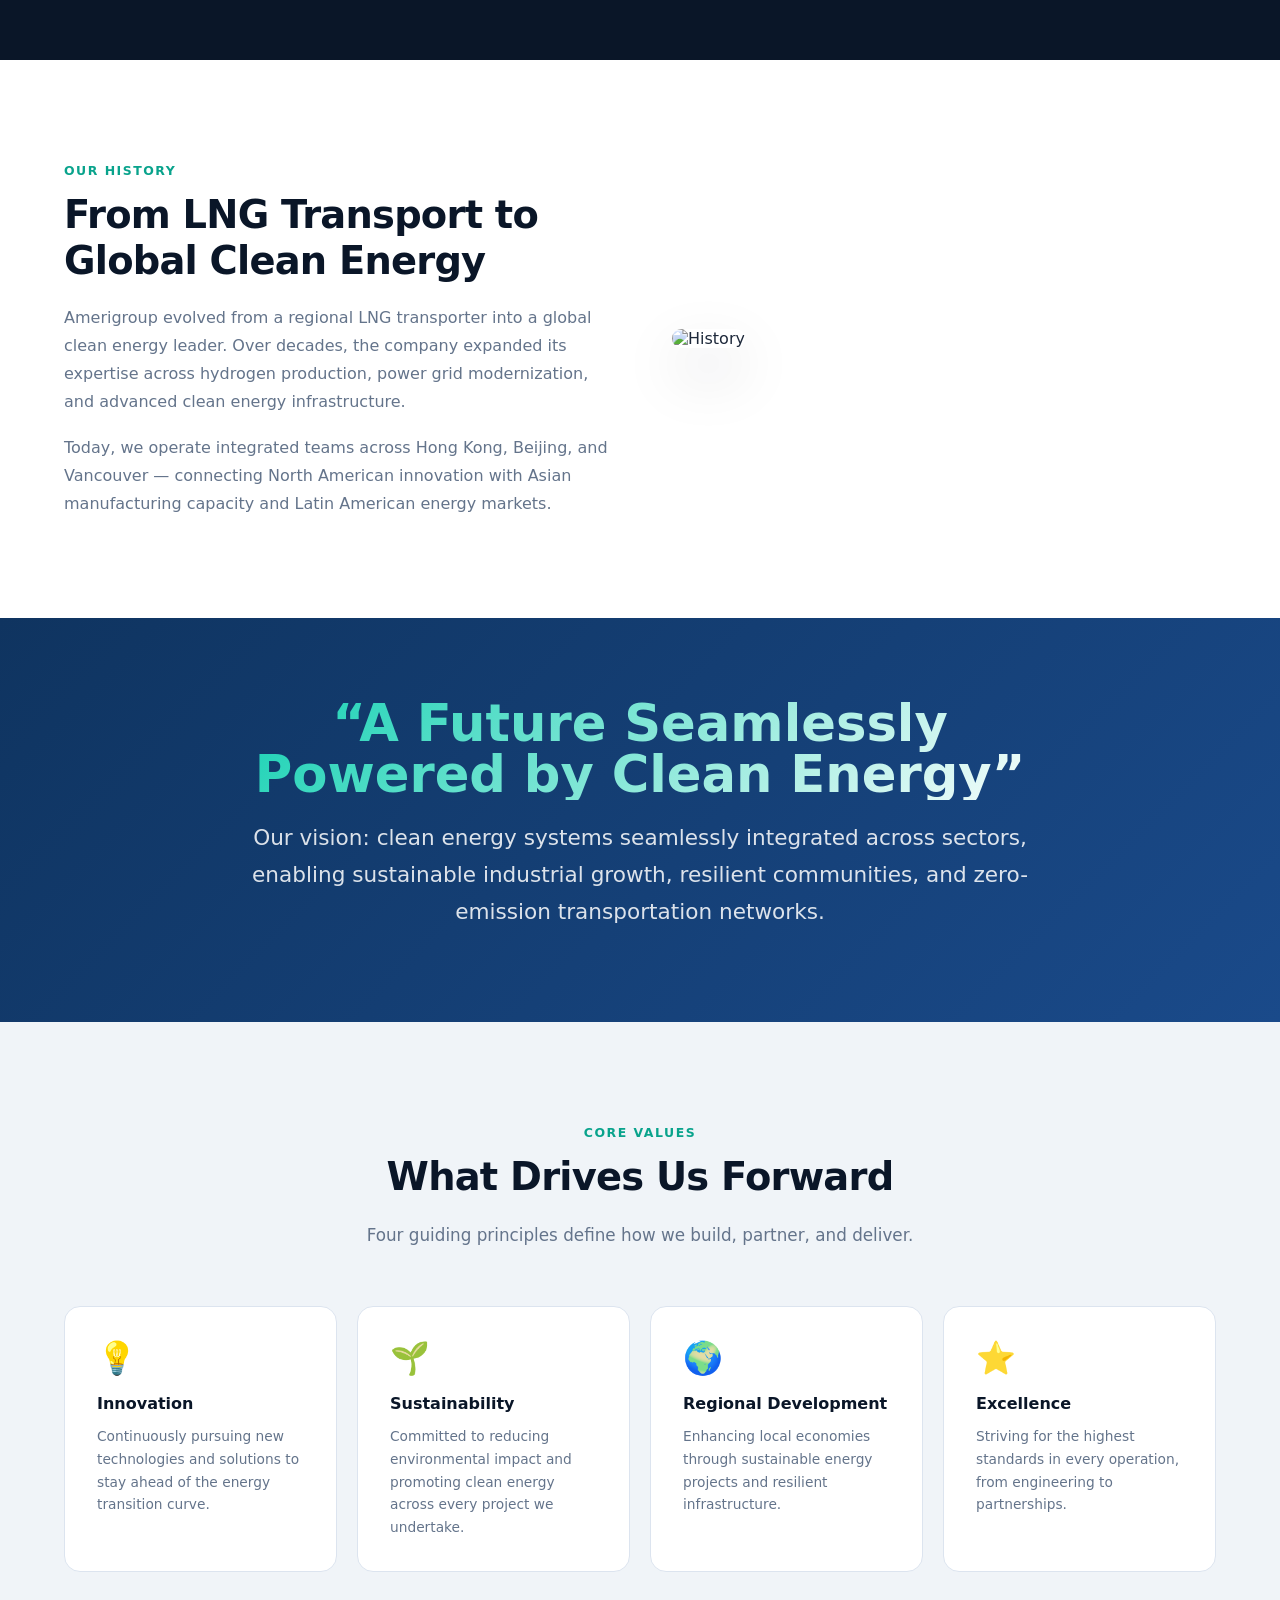
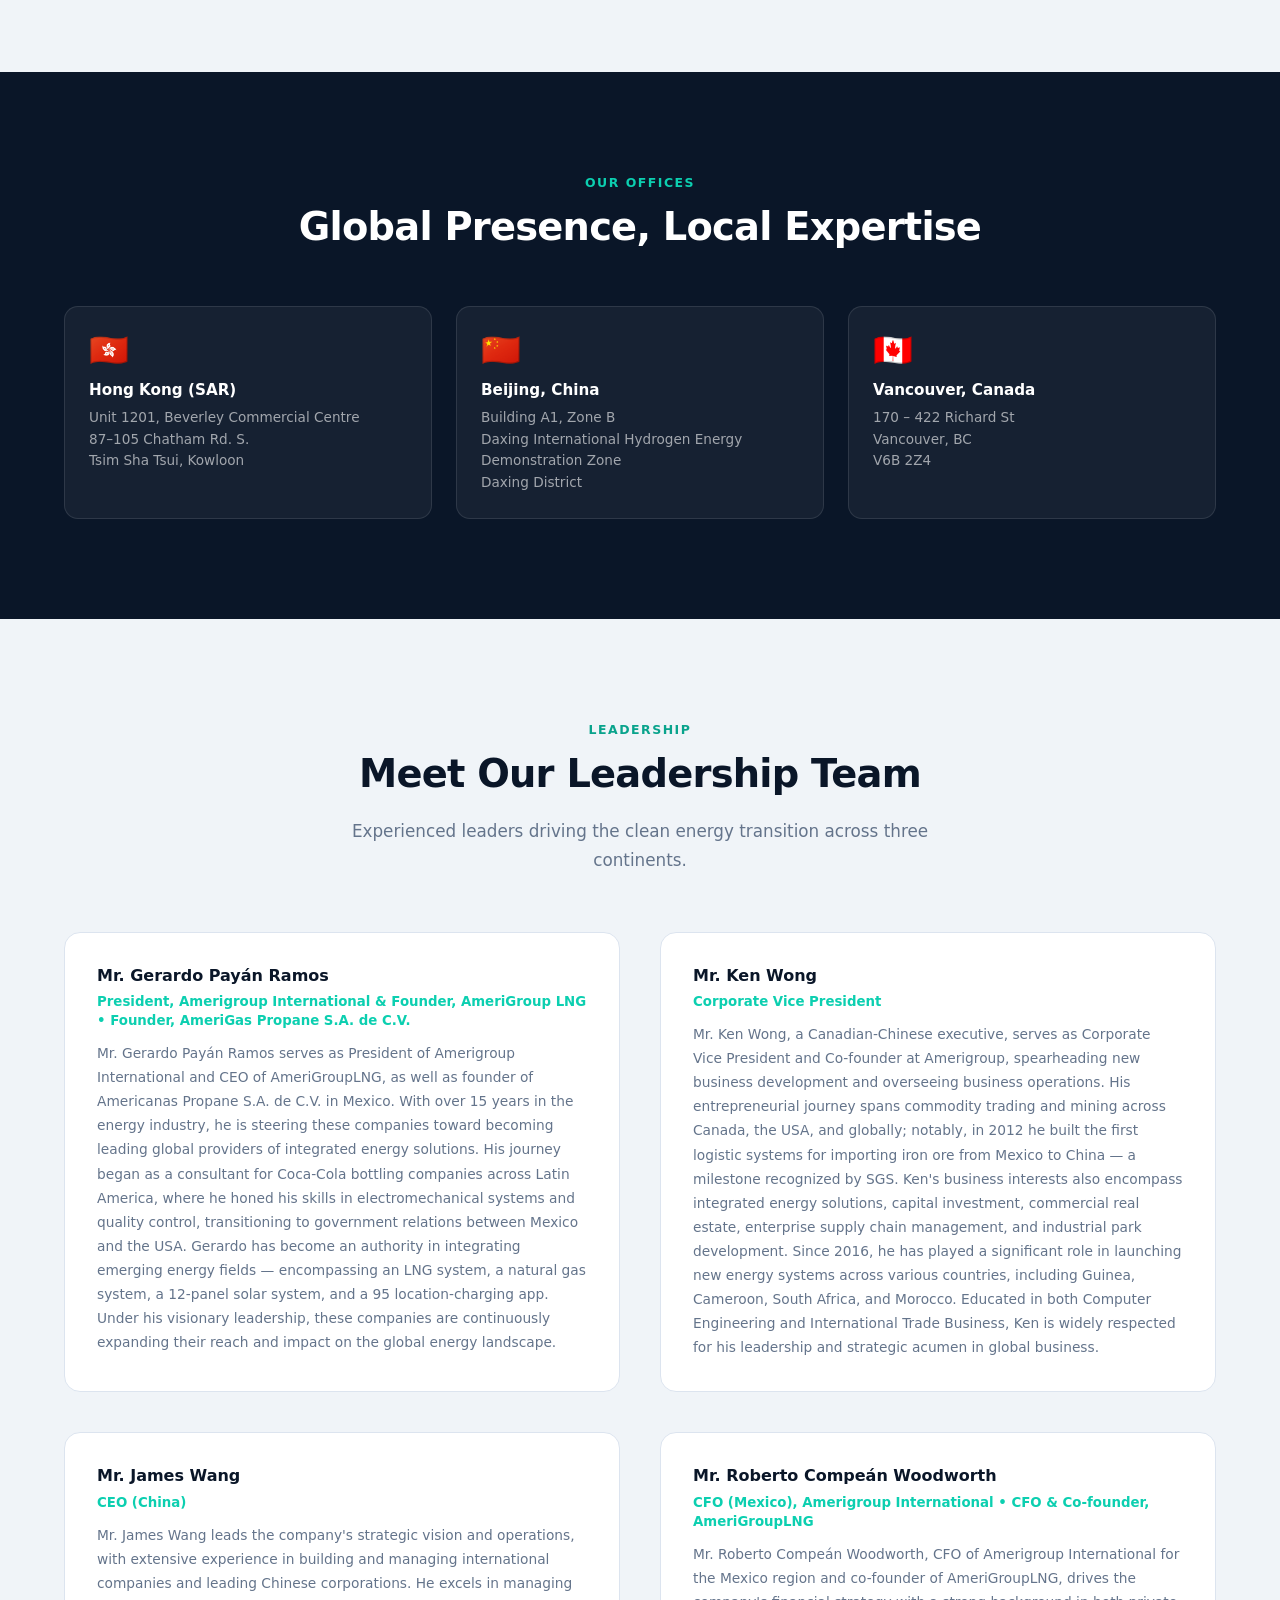
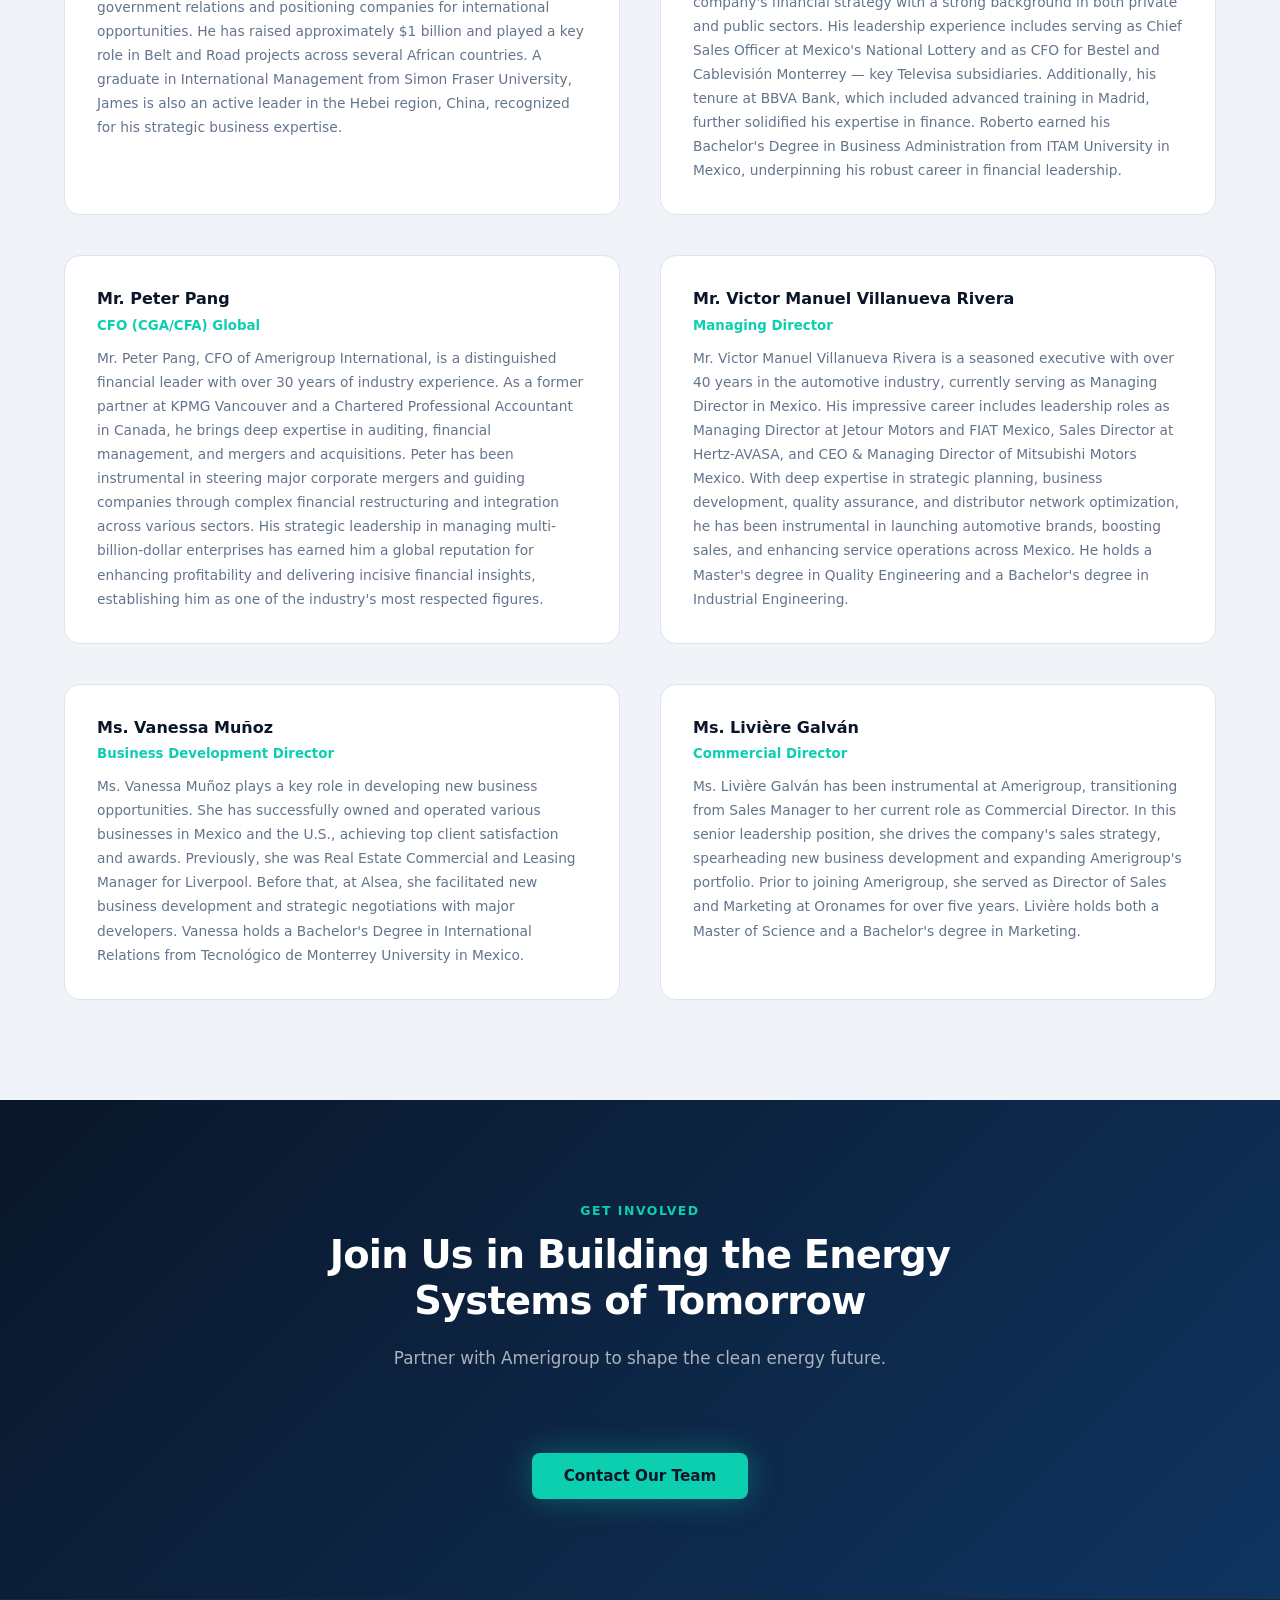
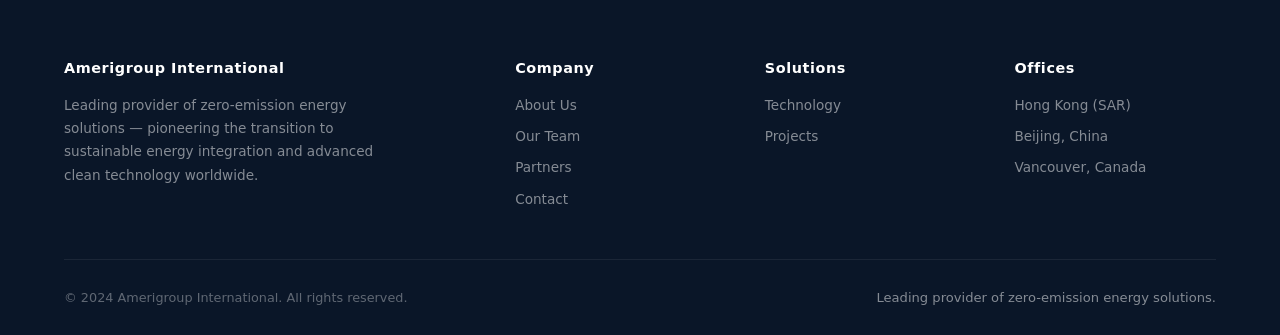
==== commit 178f9b9c: "add leadership team section to about page" ====
--- a/about.html
+++ b/about.html
@@ -106,6 +106,81 @@
   </div>
 </section>
 
+<section style="background:var(--gray-100)">
+  <div class="centered reveal">
+    <span class="section-label">Leadership</span>
+    <h2 class="section-title">Meet Our Leadership Team</h2>
+    <p class="section-sub">Experienced leaders driving the clean energy transition across three continents.</p>
+  </div>
+  <div class="grid-2" style="margin-top:56px;gap:40px">
+
+    <div class="card reveal" style="display:flex;flex-direction:column;gap:12px">
+      <div>
+        <h3 style="margin-bottom:4px">Mr. Gerardo Payán Ramos</h3>
+        <small style="color:var(--teal);font-weight:600">President, Amerigroup International &amp; Founder, AmeriGroup LNG &bull; Founder, AmeriGas Propane S.A. de C.V.</small>
+      </div>
+      <p style="color:var(--gray-600);line-height:1.75">Mr. Gerardo Payán Ramos serves as President of Amerigroup International and CEO of AmeriGroupLNG, as well as founder of Americanas Propane S.A. de C.V. in Mexico. With over 15 years in the energy industry, he is steering these companies toward becoming leading global providers of integrated energy solutions. His journey began as a consultant for Coca-Cola bottling companies across Latin America, where he honed his skills in electromechanical systems and quality control, transitioning to government relations between Mexico and the USA. Gerardo has become an authority in integrating emerging energy fields — encompassing an LNG system, a natural gas system, a 12-panel solar system, and a 95 location-charging app. Under his visionary leadership, these companies are continuously expanding their reach and impact on the global energy landscape.</p>
+    </div>
+
+    <div class="card reveal" style="display:flex;flex-direction:column;gap:12px">
+      <div>
+        <h3 style="margin-bottom:4px">Mr. Ken Wong</h3>
+        <small style="color:var(--teal);font-weight:600">Corporate Vice President</small>
+      </div>
+      <p style="color:var(--gray-600);line-height:1.75">Mr. Ken Wong, a Canadian-Chinese executive, serves as Corporate Vice President and Co-founder at Amerigroup, spearheading new business development and overseeing business operations. His entrepreneurial journey spans commodity trading and mining across Canada, the USA, and globally; notably, in 2012 he built the first logistic systems for importing iron ore from Mexico to China — a milestone recognized by SGS. Ken's business interests also encompass integrated energy solutions, capital investment, commercial real estate, enterprise supply chain management, and industrial park development. Since 2016, he has played a significant role in launching new energy systems across various countries, including Guinea, Cameroon, South Africa, and Morocco. Educated in both Computer Engineering and International Trade Business, Ken is widely respected for his leadership and strategic acumen in global business.</p>
+    </div>
+
+    <div class="card reveal" style="display:flex;flex-direction:column;gap:12px">
+      <div>
+        <h3 style="margin-bottom:4px">Mr. James Wang</h3>
+        <small style="color:var(--teal);font-weight:600">CEO (China)</small>
+      </div>
+      <p style="color:var(--gray-600);line-height:1.75">Mr. James Wang leads the company's strategic vision and operations, with extensive experience in building and managing international companies and leading Chinese corporations. He excels in managing government relations and positioning companies for international opportunities. He has raised approximately $1 billion and played a key role in Belt and Road projects across several African countries. A graduate in International Management from Simon Fraser University, James is also an active leader in the Hebei region, China, recognized for his strategic business expertise.</p>
+    </div>
+
+    <div class="card reveal" style="display:flex;flex-direction:column;gap:12px">
+      <div>
+        <h3 style="margin-bottom:4px">Mr. Roberto Compeán Woodworth</h3>
+        <small style="color:var(--teal);font-weight:600">CFO (Mexico), Amerigroup International &bull; CFO &amp; Co-founder, AmeriGroupLNG</small>
+      </div>
+      <p style="color:var(--gray-600);line-height:1.75">Mr. Roberto Compeán Woodworth, CFO of Amerigroup International for the Mexico region and co-founder of AmeriGroupLNG, drives the company's financial strategy with a strong background in both private and public sectors. His leadership experience includes serving as Chief Sales Officer at Mexico's National Lottery and as CFO for Bestel and Cablevisión Monterrey — key Televisa subsidiaries. Additionally, his tenure at BBVA Bank, which included advanced training in Madrid, further solidified his expertise in finance. Roberto earned his Bachelor's Degree in Business Administration from ITAM University in Mexico, underpinning his robust career in financial leadership.</p>
+    </div>
+
+    <div class="card reveal" style="display:flex;flex-direction:column;gap:12px">
+      <div>
+        <h3 style="margin-bottom:4px">Mr. Peter Pang</h3>
+        <small style="color:var(--teal);font-weight:600">CFO (CGA/CFA) Global</small>
+      </div>
+      <p style="color:var(--gray-600);line-height:1.75">Mr. Peter Pang, CFO of Amerigroup International, is a distinguished financial leader with over 30 years of industry experience. As a former partner at KPMG Vancouver and a Chartered Professional Accountant in Canada, he brings deep expertise in auditing, financial management, and mergers and acquisitions. Peter has been instrumental in steering major corporate mergers and guiding companies through complex financial restructuring and integration across various sectors. His strategic leadership in managing multi-billion-dollar enterprises has earned him a global reputation for enhancing profitability and delivering incisive financial insights, establishing him as one of the industry's most respected figures.</p>
+    </div>
+
+    <div class="card reveal" style="display:flex;flex-direction:column;gap:12px">
+      <div>
+        <h3 style="margin-bottom:4px">Mr. Victor Manuel Villanueva Rivera</h3>
+        <small style="color:var(--teal);font-weight:600">Managing Director</small>
+      </div>
+      <p style="color:var(--gray-600);line-height:1.75">Mr. Victor Manuel Villanueva Rivera is a seasoned executive with over 40 years in the automotive industry, currently serving as Managing Director in Mexico. His impressive career includes leadership roles as Managing Director at Jetour Motors and FIAT Mexico, Sales Director at Hertz-AVASA, and CEO &amp; Managing Director of Mitsubishi Motors Mexico. With deep expertise in strategic planning, business development, quality assurance, and distributor network optimization, he has been instrumental in launching automotive brands, boosting sales, and enhancing service operations across Mexico. He holds a Master's degree in Quality Engineering and a Bachelor's degree in Industrial Engineering.</p>
+    </div>
+
+    <div class="card reveal" style="display:flex;flex-direction:column;gap:12px">
+      <div>
+        <h3 style="margin-bottom:4px">Ms. Vanessa Muñoz</h3>
+        <small style="color:var(--teal);font-weight:600">Business Development Director</small>
+      </div>
+      <p style="color:var(--gray-600);line-height:1.75">Ms. Vanessa Muñoz plays a key role in developing new business opportunities. She has successfully owned and operated various businesses in Mexico and the U.S., achieving top client satisfaction and awards. Previously, she was Real Estate Commercial and Leasing Manager for Liverpool. Before that, at Alsea, she facilitated new business development and strategic negotiations with major developers. Vanessa holds a Bachelor's Degree in International Relations from Tecnológico de Monterrey University in Mexico.</p>
+    </div>
+
+    <div class="card reveal" style="display:flex;flex-direction:column;gap:12px">
+      <div>
+        <h3 style="margin-bottom:4px">Ms. Livière Galván</h3>
+        <small style="color:var(--teal);font-weight:600">Commercial Director</small>
+      </div>
+      <p style="color:var(--gray-600);line-height:1.75">Ms. Livière Galván has been instrumental at Amerigroup, transitioning from Sales Manager to her current role as Commercial Director. In this senior leadership position, she drives the company's sales strategy, spearheading new business development and expanding Amerigroup's portfolio. Prior to joining Amerigroup, she served as Director of Sales and Marketing at Oronames for over five years. Livière holds both a Master of Science and a Bachelor's degree in Marketing.</p>
+    </div>
+
+  </div>
+</section>
+
 <section class="contact-section">
   <div class="contact-inner reveal">
     <span class="section-label" style="color:var(--teal)">Get Involved</span>
